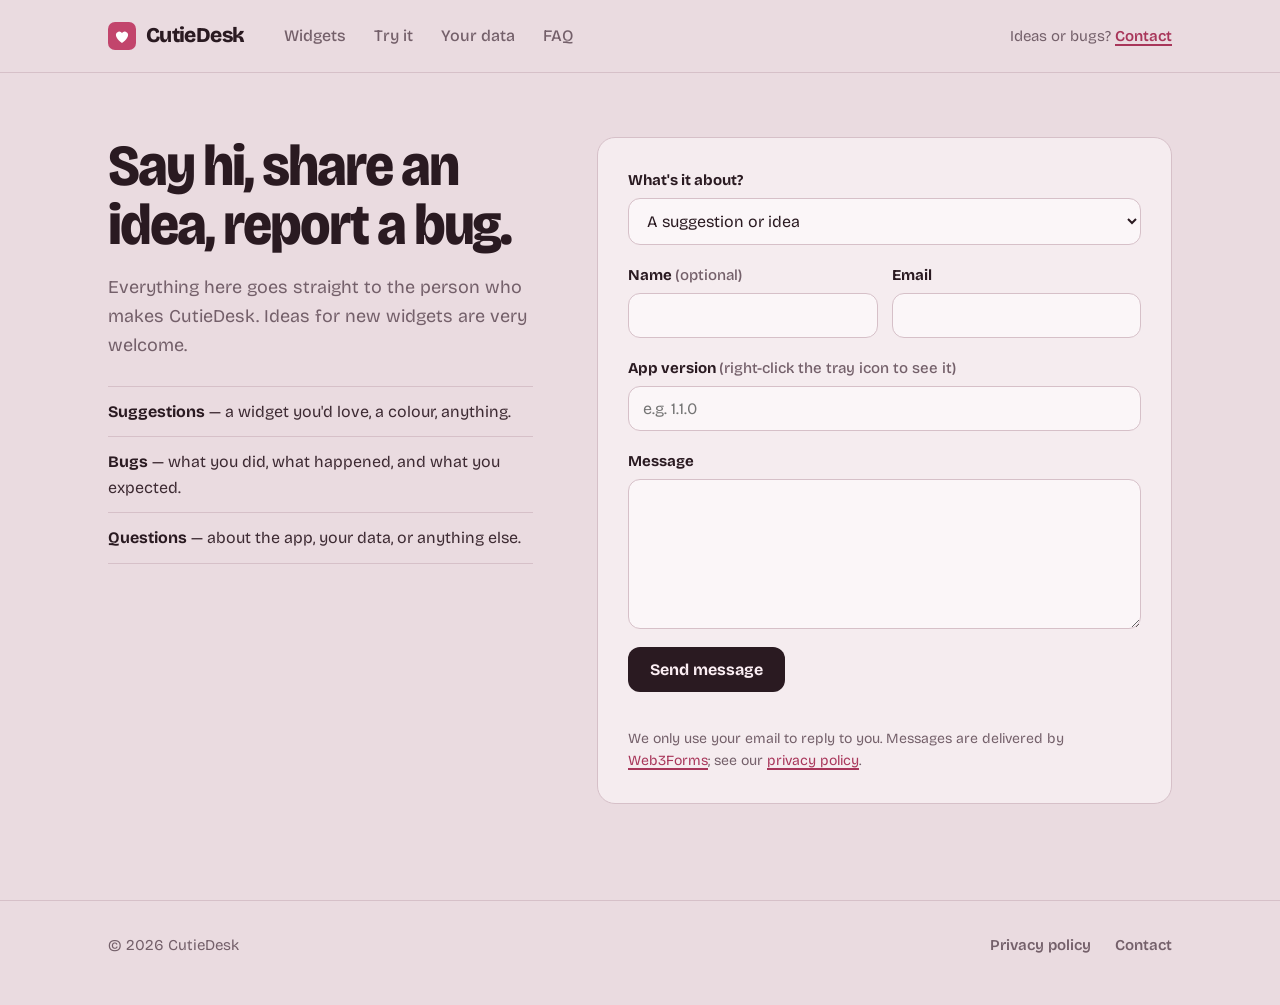
==== contact.html @ 71bcb651 "Add contact page (Web3Forms) and live demos: customise playground, live clock, notes and countdown C" ====
<!DOCTYPE html>
<html lang="en">
<head>
<meta charset="UTF-8" />
<meta name="viewport" content="width=device-width, initial-scale=1.0" />
<title>Contact — CutieDesk</title>
<meta name="description" content="Send CutieDesk a suggestion, bug report or question." />
<meta name="theme-color" content="#eadbe0" />
<link rel="icon" href="data:image/svg+xml,%3Csvg xmlns='http://www.w3.org/2000/svg' viewBox='0 0 32 32'%3E%3Crect width='32' height='32' rx='8' fill='%23c2456c'/%3E%3Cpath d='M16 24s-7-4.4-7-9.3A3.8 3.8 0 0 1 16 12.6a3.8 3.8 0 0 1 7 2.1C23 19.6 16 24 16 24z' fill='%23fff'/%3E%3C/svg%3E" />
<link rel="stylesheet" href="style.css" />
</head>
<body>
<header class="nav">
  <div class="wrap">
    <a class="brand" href="./" aria-label="CutieDesk home">
      <svg viewBox="0 0 32 32" aria-hidden="true"><rect width="32" height="32" rx="8" fill="#c2456c"/><path d="M16 24s-7-4.4-7-9.3A3.8 3.8 0 0 1 16 12.6a3.8 3.8 0 0 1 7 2.1C23 19.6 16 24 16 24z" fill="#fff"/></svg>
      CutieDesk
    </a>
    <nav class="nav-links" aria-label="Main">
      <a href="./#widgets">Widgets</a>
      <a href="./#customise">Try it</a>
      <a href="./#data">Your data</a>
      <a href="./#faq">FAQ</a>
    </nav>
    <div class="nav-right"><span>Ideas or bugs? </span><a href="./contact.html">Contact</a></div>
  </div>
</header>
<main class="contact">
  <div class="wrap">
    <div class="intro">
      <h1>Say hi, share an idea, report a bug.</h1>
      <p>Everything here goes straight to the person who makes CutieDesk. Ideas for new widgets are very welcome.</p>
      <ul>
        <li><b>Suggestions</b> — a widget you'd love, a colour, anything.</li>
        <li><b>Bugs</b> — what you did, what happened, and what you expected.</li>
        <li><b>Questions</b> — about the app, your data, or anything else.</li>
      </ul>
    </div>

    <form class="form" id="contactForm" action="https://api.web3forms.com/submit" method="POST">
      <input type="hidden" name="access_key" value="7cb7eed7-9dcd-4cdc-b378-cf4a2c56857a" />
      <input type="hidden" name="subject" id="subject" value="CutieDesk: Suggestion" />
      <input type="hidden" name="from_name" value="cutiedesk.app" />
      <input type="checkbox" name="botcheck" class="hp" tabindex="-1" autocomplete="off" aria-hidden="true" />

      <div class="field">
        <label for="topic">What's it about?</label>
        <select id="topic" name="topic">
          <option value="Suggestion">A suggestion or idea</option>
          <option value="Bug report">Something isn't working (bug)</option>
          <option value="Question">A question</option>
          <option value="Launch">Let me know when it's out</option>
          <option value="Other">Something else</option>
        </select>
      </div>

      <div class="two">
        <div class="field">
          <label for="name">Name <span>(optional)</span></label>
          <input id="name" name="name" type="text" autocomplete="name" maxlength="80" />
        </div>
        <div class="field">
          <label for="email">Email</label>
          <input id="email" name="email" type="email" autocomplete="email" required maxlength="160" />
        </div>
      </div>

      <div class="field" id="bugOnly" hidden>
        <label for="version">App version <span>(right-click the tray icon to see it)</span></label>
        <input id="version" name="app_version" type="text" placeholder="e.g. 1.1.0" maxlength="20" />
      </div>

      <div class="field">
        <label for="message">Message <span id="msgOptional" hidden>(optional)</span></label>
        <textarea id="message" name="message" maxlength="5000" required></textarea>
      </div>

      <button class="btn btn-dark" id="sendBtn" type="submit">Send message</button>
      <p class="form-status" id="formStatus" role="status" aria-live="polite"></p>
      <p class="form-note">We only use your email to reply to you. Messages are delivered by <a href="https://web3forms.com/privacy" target="_blank" rel="noopener">Web3Forms</a>; see our <a href="./privacy.html">privacy policy</a>.</p>
    </form>
  </div>
</main>
<footer>
  <div class="wrap">
    <span>© 2026 CutieDesk</span>
    <nav aria-label="Footer">
      <a href="./privacy.html">Privacy policy</a>
      <a href="./contact.html">Contact</a>
    </nav>
  </div>
</footer>
<script src="script.js" defer></script>
</body>
</html>
---- style.css ----
/* CutieDesk — cutiedesk.app */
@font-face { font-family: "Bricolage Grotesque"; src: url("fonts/bricolage.woff2") format("woff2"); font-weight: 200 800; font-stretch: 75% 100%; font-display: swap; }
@font-face { font-family: "Patrick Hand"; src: url("fonts/patrickhand.woff2") format("woff2"); font-weight: 400; font-display: swap; }

:root {
  --bg: #eadbe0;          /* dusty rose page */
  --bg-2: #e2d0d6;        /* slightly deeper band */
  --surface: #f5ecef;     /* cards */
  --surface-2: #fbf6f8;
  --ink: #2a1a21;         /* headings */
  --text: #3d2a32;
  --muted: #74606a;
  --line: #d6c0c8;
  --rose: #c2456c;        /* main accent */
  --rose-deep: #a8365a;
  --rose-soft: #f0c6d4;
  --plum: #4b2f3c;
  --font: "Bricolage Grotesque", -apple-system, "Segoe UI", Roboto, Arial, sans-serif;
  --hand: "Patrick Hand", "Segoe Print", cursive;
  --radius: 18px;
  --wrap: 1120px;
}

* { box-sizing: border-box; }
html { scroll-behavior: smooth; }
body {
  margin: 0; background: var(--bg); color: var(--text); font-family: var(--font);
  font-size: 18px; line-height: 1.6; font-optical-sizing: auto; -webkit-font-smoothing: antialiased;
}
a { color: var(--rose-deep); text-underline-offset: 3px; text-decoration-thickness: 1.5px; }
a:hover { color: var(--rose); }
.wrap { max-width: var(--wrap); margin: 0 auto; padding: 0 28px; }
:focus-visible { outline: 3px solid var(--rose); outline-offset: 3px; border-radius: 8px; }
h1, h2, h3 { color: var(--ink); margin: 0; font-weight: 700; letter-spacing: -0.02em; }
.accent { color: var(--rose); }

/* ---- Nav ---- */
.nav { border-bottom: 1px solid var(--line); }
.nav .wrap { display: flex; align-items: center; gap: 40px; height: 72px; }
.brand { display: flex; align-items: center; gap: 10px; color: var(--ink); text-decoration: none; font-weight: 800; font-size: 21px; letter-spacing: -0.03em; }
.brand:hover { color: var(--ink); }
.brand svg { width: 28px; height: 28px; }
.nav-links { display: flex; gap: 28px; }
.nav-links a { color: var(--muted); text-decoration: none; font-weight: 500; font-size: 16px; }
.nav-links a:hover { color: var(--ink); }
.nav-right { margin-left: auto; font-size: 15px; color: var(--muted); }
.nav-right a { font-weight: 600; }

/* ---- Hero ---- */
.hero { padding: 80px 0 96px; }
.hero .wrap { display: grid; grid-template-columns: 0.95fr 1.05fr; gap: 64px; align-items: center; }
.status { display: inline-flex; align-items: center; gap: 8px; font-size: 15px; font-weight: 600; color: var(--plum); margin-bottom: 22px; }
.status::before { content: ""; width: 8px; height: 8px; border-radius: 50%; background: var(--rose); }
h1 { font-size: clamp(44px, 5.8vw, 70px); line-height: 1.02; letter-spacing: -0.035em; font-weight: 800; font-stretch: 90%; margin-bottom: 24px; }
.lede { font-size: 20px; color: var(--muted); max-width: 500px; margin: 0 0 32px; }
.btn {
  display: inline-flex; align-items: center; gap: 8px; border-radius: 12px; font-family: var(--font); font-weight: 700; font-size: 16px;
  padding: 13px 22px; text-decoration: none; border: 1.5px solid transparent; transition: background .15s ease, border-color .15s ease;
}
.btn-dark { background: var(--ink); color: #fbeef3; }
.btn-dark:hover { background: var(--plum); color: #fff; }
.btn-line { border-color: var(--line); color: var(--ink); background: transparent; }
.btn-line:hover { border-color: var(--plum); color: var(--ink); }
.actions { display: flex; flex-wrap: wrap; gap: 10px; }
.fine { margin-top: 18px; font-size: 15px; color: var(--muted); }

/* ---- Desktop mockup ---- */
.screen { border-radius: 20px; padding: 10px; background: #3a2731; box-shadow: 0 30px 60px rgba(60, 25, 40, .25); }
.wallpaper {
  position: relative; border-radius: 12px; overflow: hidden; aspect-ratio: 16 / 10.5;
  background: linear-gradient(160deg, #e7b8c8 0%, #dcb2c7 35%, #c7a9d2 70%, #b49fcd 100%);
}
.wallpaper::before { content: ""; position: absolute; width: 60%; aspect-ratio: 1; border-radius: 50%; right: -12%; bottom: -30%; background: rgba(255, 255, 255, .18); }
.taskbar { position: absolute; left: 0; right: 0; bottom: 0; height: 7%; background: rgba(40, 22, 32, .35); backdrop-filter: blur(6px); }
.mw { position: absolute; background: rgba(255, 249, 251, .86); border-radius: 12px; box-shadow: 0 6px 16px rgba(60, 25, 40, .14); padding: 10px 12px; color: var(--text); font-size: 13px; }
.mw .lab { font-size: 9.5px; font-weight: 700; letter-spacing: .1em; text-transform: uppercase; color: var(--rose); margin-bottom: 3px; }
.mw-clock { left: 4%; top: 6%; width: 33%; text-align: center; }
.mw-clock .t { font-size: clamp(26px, 3.4vw, 38px); font-weight: 700; letter-spacing: -0.03em; color: var(--ink); line-height: 1.05; }
.mw-clock .d { font-size: 10.5px; color: var(--muted); font-weight: 600; letter-spacing: .14em; }
.mw-music { right: 4%; top: 6%; width: 46%; display: flex; gap: 10px; align-items: center; }
.mw-music .art { width: 42px; height: 42px; border-radius: 8px; background: linear-gradient(135deg, #e88aa9, #9b6bc4); flex-shrink: 0; }
.mw-music .s { font-weight: 700; font-size: 13.5px; line-height: 1.2; color: var(--ink); }
.mw-music .a { font-size: 11.5px; color: var(--muted); }
.mw-music .bar { height: 3px; border-radius: 2px; background: #ecd3dc; margin-top: 6px; }
.mw-music .bar i { display: block; width: 45%; height: 100%; border-radius: 2px; background: var(--rose); }
.mw-notes { left: 4%; bottom: 12%; width: 40%; background: rgba(255, 245, 214, .94); }
.mw-notes .lab { color: #b07a22; }
.mw-notes ul { list-style: none; margin: 0; padding: 0; font-family: var(--hand); font-size: 16px; line-height: 1.35; color: #5e4a31; }
.mw-notes li { display: flex; gap: 7px; align-items: center; }
.mw-notes .c { width: 11px; height: 11px; border-radius: 3px; border: 1.5px solid #d98aa4; flex-shrink: 0; }
.mw-notes .c.on { background: #d98aa4; }
.mw-notes .done { text-decoration: line-through; opacity: .55; }
.mw-notes b { color: var(--rose-deep); font-weight: 400; }
.mw-weather { left: 48%; bottom: 12%; width: 23%; }
.mw-weather .t { font-size: 24px; font-weight: 700; color: var(--ink); line-height: 1.1; }
.mw-weather .c { font-size: 11px; color: var(--muted); }
.mw-count { right: 4%; bottom: 12%; width: 21%; }
.mw-count .n { font-size: 26px; font-weight: 800; color: var(--rose); line-height: 1.05; letter-spacing: -0.02em; }
.mw-count .w { font-size: 11px; color: var(--muted); }

/* ---- Sections ---- */
section { padding: 96px 0; scroll-margin-top: 20px; }
.band { background: var(--bg-2); }
.head { display: grid; grid-template-columns: 1fr 1fr; gap: 40px; align-items: end; margin-bottom: 44px; }
h2 { font-size: clamp(34px, 4vw, 48px); line-height: 1.06; letter-spacing: -0.03em; font-weight: 800; font-stretch: 92%; }
.head p { color: var(--muted); margin: 0; max-width: 460px; }

/* Widget cards with small drawings */
.cards { display: grid; grid-template-columns: repeat(3, 1fr); gap: 18px; }
.card { background: var(--surface); border: 1px solid var(--line); border-radius: var(--radius); overflow: hidden; }
.card .viz { height: 128px; background: var(--surface-2); border-bottom: 1px solid var(--line); display: grid; place-items: center; padding: 16px; }
.card .body { padding: 20px 22px 24px; }
.card h3 { font-size: 21px; margin-bottom: 4px; }
.card p { color: var(--muted); margin: 0; font-size: 16px; }
.card .tag { font-size: 12.5px; font-weight: 600; color: var(--plum); border: 1px solid var(--line); border-radius: 6px; padding: 1px 7px; margin-left: 6px; vertical-align: 3px; }
.v-clock { font-size: 44px; font-weight: 700; letter-spacing: -0.04em; color: var(--ink); line-height: 1; text-align: center; }
.v-clock small { display: block; font-size: 11px; letter-spacing: .14em; color: var(--muted); font-weight: 600; margin-top: 6px; }
.v-weather { display: flex; gap: 14px; }
.v-weather div { text-align: center; font-size: 12px; color: var(--muted); font-weight: 600; }
.v-weather b { display: block; font-size: 22px; color: var(--ink); font-weight: 700; margin-top: 2px; }
.v-weather .on { background: var(--rose-soft); border-radius: 10px; padding: 4px 8px; color: var(--plum); }
.v-cal { display: grid; grid-template-columns: repeat(7, 18px); gap: 4px; font-size: 10px; font-weight: 600; color: var(--muted); text-align: center; }
.v-cal span { height: 18px; line-height: 18px; border-radius: 5px; }
.v-cal .e { background: var(--rose-soft); color: var(--plum); }
.v-cal .t { background: var(--rose); color: #fff; }
.v-music { width: 100%; max-width: 230px; }
.v-music .row { display: flex; gap: 10px; align-items: center; }
.v-music .art { width: 40px; height: 40px; border-radius: 8px; background: linear-gradient(135deg, #e88aa9, #9b6bc4); }
.v-music .s { font-weight: 700; font-size: 14px; color: var(--ink); line-height: 1.2; }
.v-music .a { font-size: 12px; color: var(--muted); }
.v-music .bar { height: 3px; border-radius: 2px; background: #ecd3dc; margin: 10px 0 8px; }
.v-music .bar i { display: block; width: 58%; height: 100%; background: var(--rose); border-radius: 2px; }
.v-music .ctl { display: flex; justify-content: center; gap: 16px; align-items: center; color: var(--plum); }
.v-music .ctl svg { width: 14px; height: 14px; }
.v-music .ctl .p { width: 26px; height: 26px; border-radius: 50%; background: var(--rose); display: grid; place-items: center; color: #fff; }
.v-notes { font-family: var(--hand); font-size: 17px; color: #5e4a31; background: #fff3d1; border-radius: 10px; padding: 8px 14px; line-height: 1.35; }
.v-notes b { font-weight: 400; color: var(--rose-deep); }
.v-notes mark { background: #f6d2df; color: inherit; border-radius: 3px; padding: 0 2px; }
.v-count { text-align: center; }
.v-count b { display: block; font-size: 42px; color: var(--rose); font-weight: 800; letter-spacing: -0.03em; line-height: 1; }
.v-count span { font-size: 13px; color: var(--muted); font-weight: 600; }

/* Customise */
.split { display: grid; grid-template-columns: 1fr 1fr; gap: 64px; align-items: center; }
.split p { color: var(--muted); }
.list { list-style: none; padding: 0; margin: 26px 0 0; border-top: 1px solid var(--line); }
.list li { padding: 13px 0; border-bottom: 1px solid var(--line); display: flex; gap: 14px; }
.list li span:first-child { color: var(--rose); font-weight: 700; min-width: 22px; }
kbd { font-family: var(--font); font-size: 14px; font-weight: 700; background: var(--surface-2); border: 1px solid var(--line); border-bottom-width: 2px; border-radius: 6px; padding: 0 6px; color: var(--ink); }
.palette { background: var(--surface); border: 1px solid var(--line); border-radius: var(--radius); padding: 26px; }
.palette .lab { font-size: 14px; font-weight: 700; color: var(--ink); margin-bottom: 10px; }
.swatches { display: flex; gap: 10px; flex-wrap: wrap; margin-bottom: 22px; }
.swatches span { width: 34px; height: 34px; border-radius: 50%; border: 2px solid var(--surface-2); box-shadow: 0 0 0 1px var(--line); }
.swatches span.sel { box-shadow: 0 0 0 2px var(--ink); }
.samples { display: grid; grid-template-columns: repeat(3, 1fr); gap: 10px; }
.samples div { border-radius: 12px; padding: 14px 8px; text-align: center; font-size: 24px; font-weight: 700; letter-spacing: -0.02em; }
.samples small { display: block; font-size: 10.5px; font-weight: 700; letter-spacing: .1em; text-transform: uppercase; opacity: .7; }
.opacity { margin-top: 18px; display: flex; align-items: center; gap: 12px; font-size: 14px; color: var(--muted); font-weight: 600; }
.opacity .track { flex: 1; height: 4px; background: var(--line); border-radius: 2px; position: relative; }
.opacity .track i { position: absolute; left: 0; top: 0; bottom: 0; width: 72%; background: var(--rose); border-radius: 2px; }
.opacity .track b { position: absolute; left: 72%; top: 50%; width: 14px; height: 14px; margin: -7px 0 0 -7px; border-radius: 50%; background: #fff; border: 2px solid var(--rose); }

/* Where your data goes */
.flow { display: grid; grid-template-columns: repeat(3, 1fr); gap: 18px; }
.flow-col { background: var(--surface); border: 1px solid var(--line); border-radius: var(--radius); padding: 24px; }
.flow-col h3 { font-size: 19px; margin-bottom: 4px; }
.flow-col .why { font-size: 15px; color: var(--muted); margin: 0 0 16px; }
.flow-col ul { list-style: none; margin: 0; padding: 0; }
.flow-col li { padding: 11px 0; border-top: 1px solid var(--line); font-size: 16px; }
.flow-col li small { display: block; color: var(--muted); font-size: 14px; }
.flow-col .icon { width: 38px; height: 38px; border-radius: 10px; display: grid; place-items: center; margin-bottom: 14px; }
.flow-col .icon svg { width: 20px; height: 20px; }
.c1 .icon { background: var(--plum); color: #f6dbe5; }
.c2 .icon { background: var(--rose); color: #fff; }
.c3 .icon { background: var(--rose-soft); color: var(--plum); }
.nothing { margin-top: 18px; display: flex; justify-content: space-between; align-items: center; gap: 20px; flex-wrap: wrap; background: var(--ink); color: #f2dde5; border-radius: var(--radius); padding: 20px 26px; }
.nothing strong { color: #fff; }
.nothing a { color: #f6c4d5; font-weight: 600; }

/* FAQ */
.faq { display: grid; grid-template-columns: 0.8fr 1.2fr; gap: 56px; }
.faq details { border-bottom: 1px solid var(--line); padding: 18px 0; }
.faq details:first-child { border-top: 1px solid var(--line); }
.faq summary { cursor: pointer; font-weight: 700; font-size: 18px; color: var(--ink); list-style: none; display: flex; justify-content: space-between; gap: 18px; }
.faq summary::-webkit-details-marker { display: none; }
.faq summary::after { content: "+"; color: var(--rose); font-size: 22px; line-height: 1; font-weight: 500; }
.faq details[open] summary::after { content: "–"; }
.faq details p { color: var(--muted); margin: 10px 0 2px; }
.faq .side p { color: var(--muted); }

/* Footer */
footer { border-top: 1px solid var(--line); padding: 32px 0 48px; color: var(--muted); font-size: 15px; }
footer .wrap { display: flex; flex-wrap: wrap; justify-content: space-between; gap: 16px; }
footer nav { display: flex; gap: 24px; }
footer a { color: var(--muted); text-decoration: none; font-weight: 600; }
footer a:hover { color: var(--rose-deep); }

/* ---- Privacy policy page ---- */
.doc { max-width: 780px; margin: 0 auto; padding: 64px 28px 48px; }
.doc h1 { font-size: clamp(40px, 5vw, 58px); margin-bottom: 8px; }
.doc .updated { color: var(--muted); font-weight: 600; font-size: 15px; margin-bottom: 36px; }
.doc h2 { font-size: 26px; font-stretch: 100%; margin: 44px 0 12px; }
.doc ul { padding-left: 22px; }
.doc li { margin-bottom: 8px; }
.doc code { font-family: ui-monospace, "Cascadia Mono", Consolas, monospace; font-size: 14px; background: var(--surface); border: 1px solid var(--line); border-radius: 6px; padding: 0 5px; color: var(--rose-deep); }
.doc table { width: 100%; border-collapse: collapse; margin: 16px 0; font-size: 15.5px; background: var(--surface); border-radius: 12px; overflow: hidden; }
.doc th, .doc td { text-align: left; vertical-align: top; padding: 12px 14px; border-bottom: 1px solid var(--line); }
.doc th { background: var(--bg-2); color: var(--ink); font-weight: 700; }
.table-scroll { overflow-x: auto; }

/* ---- Responsive ---- */
@media (max-width: 980px) {
  .hero { padding: 48px 0 72px; }
  .hero .wrap, .split, .faq, .head { grid-template-columns: 1fr; gap: 40px; }
  .head { gap: 14px; }
  .cards, .flow { grid-template-columns: 1fr 1fr; }
  .nav-links { display: none; }
}
@media (max-width: 620px) {
  body { font-size: 17px; }
  .wrap { padding: 0 16px; }
  .nav .wrap { height: 64px; }
  .nav-right span { display: none; }
  .cards, .flow { grid-template-columns: 1fr; }
  section { padding: 68px 0; }
  .lede { font-size: 18px; }
  .wallpaper { aspect-ratio: 1 / 1.05; }
  .mw { padding: 8px 9px; }
  .mw-clock { width: 44%; }
  .mw-music { width: 44%; flex-direction: column; align-items: flex-start; gap: 6px; }
  .mw-notes { width: 56%; }
  .mw-notes ul { font-size: 14px; }
  .mw-weather { left: auto; right: 4%; bottom: 40%; width: 34%; }
  .mw-count { width: 34%; }
  .doc { padding: 44px 16px 32px; }
}
@media (prefers-reduced-motion: reduce) { html { scroll-behavior: auto; } }

/* ---- Interactive bits on the widget cards ---- */
.v-notes button { all: unset; cursor: pointer; font-family: system-ui, sans-serif; font-size: 14px; line-height: 1; }
.v-notes button:focus-visible { outline: 2px solid var(--rose); border-radius: 3px; }
.v-notes .done { text-decoration: line-through; opacity: .6; }
.cd-pick { display: flex; align-items: center; gap: 8px; justify-content: center; margin-top: 8px; font-size: 12px; font-weight: 600; color: var(--muted); }
.cd-pick input { font-family: var(--font); font-size: 12px; color: var(--ink); background: var(--surface); border: 1px solid var(--line); border-radius: 8px; padding: 3px 6px; }

/* ---- Customise playground ---- */
.demo { background: var(--surface); border: 1px solid var(--line); border-radius: var(--radius); overflow: hidden; }
.demo-stage { position: relative; height: 260px; background: linear-gradient(160deg, #e7b8c8 0%, #dcb2c7 35%, #c7a9d2 70%, #b49fcd 100%); overflow: hidden; touch-action: none; }
.demo-stage::before { content: ""; position: absolute; width: 55%; aspect-ratio: 1; border-radius: 50%; right: -12%; bottom: -45%; background: rgba(255, 255, 255, .18); }
.demo-widget {
  --w-bg: rgba(255, 255, 255, .85); --w-accent: #c2456c; --w-text: #2a1a21; --w-muted: rgba(42, 26, 33, .6);
  position: absolute; left: 28%; top: 22%; width: 200px; padding: 10px 16px 16px; border-radius: 16px;
  background: var(--w-bg); color: var(--w-text); box-shadow: 0 10px 26px rgba(60, 25, 40, .18);
  backdrop-filter: blur(6px); cursor: grab; user-select: none; text-align: center; transition: box-shadow .15s ease;
}
.demo-widget.dragging { cursor: grabbing; box-shadow: 0 18px 40px rgba(60, 25, 40, .28); }
.demo-widget:focus-visible { outline: 3px solid #fff; outline-offset: 3px; }
.dw-head { display: flex; align-items: center; gap: 8px; font-size: 11px; font-weight: 700; letter-spacing: .1em; text-transform: uppercase; color: var(--w-accent); margin-bottom: 4px; }
.dw-dots { letter-spacing: -2px; opacity: .7; }
.dw-time { font-size: 46px; font-weight: 700; letter-spacing: -0.04em; line-height: 1.05; }
.dw-date { font-size: 11px; font-weight: 600; letter-spacing: .14em; color: var(--w-muted); border-top: 2px solid var(--w-accent); display: inline-block; padding-top: 4px; margin-top: 4px; }
.demo-hint { position: absolute; right: 14px; bottom: 12px; font-family: var(--hand); font-size: 18px; color: rgba(255, 255, 255, .9); transform: rotate(-4deg); pointer-events: none; }
.demo-controls { padding: 20px 22px 22px; display: grid; gap: 14px; }
.ctl-row { display: flex; align-items: center; gap: 14px; }
.ctl-label { width: 92px; flex-shrink: 0; font-size: 14px; font-weight: 700; color: var(--ink); }
.ctl-value { width: 44px; text-align: right; font-size: 14px; font-weight: 600; color: var(--muted); font-variant-numeric: tabular-nums; }
.chips { display: flex; gap: 8px; flex-wrap: wrap; }
.chips button { width: 30px; height: 30px; border-radius: 50%; border: 0; padding: 0; cursor: pointer; background: var(--c); box-shadow: inset 0 0 0 1px rgba(0, 0, 0, .12); }
.chips button[aria-pressed="true"] { box-shadow: 0 0 0 2px var(--surface), 0 0 0 4px var(--ink); }
.seg { display: inline-flex; background: var(--bg); border-radius: 10px; padding: 3px; }
.seg button { border: 0; background: transparent; font-family: var(--font); font-weight: 700; font-size: 14px; color: var(--muted); padding: 6px 16px; border-radius: 8px; cursor: pointer; }
.seg button[aria-pressed="true"] { background: var(--surface-2); color: var(--ink); box-shadow: 0 1px 3px rgba(60, 25, 40, .12); }
input[type="range"]#opacity {
  -webkit-appearance: none; appearance: none; flex: 1; height: 6px; border-radius: 3px; cursor: pointer;
  background: linear-gradient(to right, var(--rose) var(--fill, 78%), var(--line) var(--fill, 78%));
}
input[type="range"]#opacity::-webkit-slider-thumb { -webkit-appearance: none; width: 18px; height: 18px; border-radius: 50%; background: #fff; border: 2px solid var(--rose); box-shadow: 0 1px 4px rgba(60, 25, 40, .2); }
input[type="range"]#opacity::-moz-range-thumb { width: 14px; height: 14px; border-radius: 50%; background: #fff; border: 2px solid var(--rose); }
.reset { justify-self: start; background: none; border: 0; padding: 0; font-family: var(--font); font-weight: 700; font-size: 14px; color: var(--rose-deep); cursor: pointer; text-decoration: underline; text-underline-offset: 3px; }

/* ---- Contact page ---- */
.contact { padding: 64px 0 96px; }
.contact .wrap { display: grid; grid-template-columns: 0.85fr 1.15fr; gap: 64px; align-items: start; }
.contact h1 { font-size: clamp(40px, 5vw, 58px); margin-bottom: 18px; }
.contact .intro p { color: var(--muted); }
.contact .intro ul { list-style: none; padding: 0; margin: 26px 0 0; border-top: 1px solid var(--line); }
.contact .intro li { padding: 12px 0; border-bottom: 1px solid var(--line); font-size: 16px; }
.contact .intro li b { color: var(--ink); }
.form { background: var(--surface); border: 1px solid var(--line); border-radius: var(--radius); padding: 30px; display: grid; gap: 18px; }
.field { display: grid; gap: 6px; }
.field label { font-size: 15px; font-weight: 700; color: var(--ink); }
.field label span { font-weight: 500; color: var(--muted); }
.field input, .field select, .field textarea {
  font-family: var(--font); font-size: 16px; color: var(--ink); background: var(--surface-2); border: 1.5px solid var(--line);
  border-radius: 12px; padding: 12px 14px; width: 100%;
}
.field textarea { min-height: 150px; resize: vertical; line-height: 1.5; }
.field input:focus, .field select:focus, .field textarea:focus { outline: none; border-color: var(--rose); box-shadow: 0 0 0 3px rgba(194, 69, 108, .15); }
.two { display: grid; grid-template-columns: 1fr 1fr; gap: 14px; }
.form .btn { justify-self: start; border: 0; cursor: pointer; }
.form .btn:disabled { opacity: .6; cursor: default; }
.form-note { font-size: 14px; color: var(--muted); margin: 0; }
.form-status { font-size: 15px; font-weight: 600; margin: 0; }
.form-status.ok { color: #2f7d58; }
.form-status.err { color: #b3261e; }
.hp { position: absolute; left: -9999px; }

@media (max-width: 980px) { .contact .wrap { grid-template-columns: 1fr; gap: 36px; } }
@media (max-width: 620px) {
  .demo-stage { height: 220px; }
  .demo-widget { width: 170px; left: 18%; }
  .dw-time { font-size: 38px; }
  .ctl-row { flex-wrap: wrap; gap: 8px 12px; }
  .ctl-label { width: 100%; }
  .two { grid-template-columns: 1fr; }
  .form { padding: 22px; }
  .contact { padding: 44px 0 72px; }
}
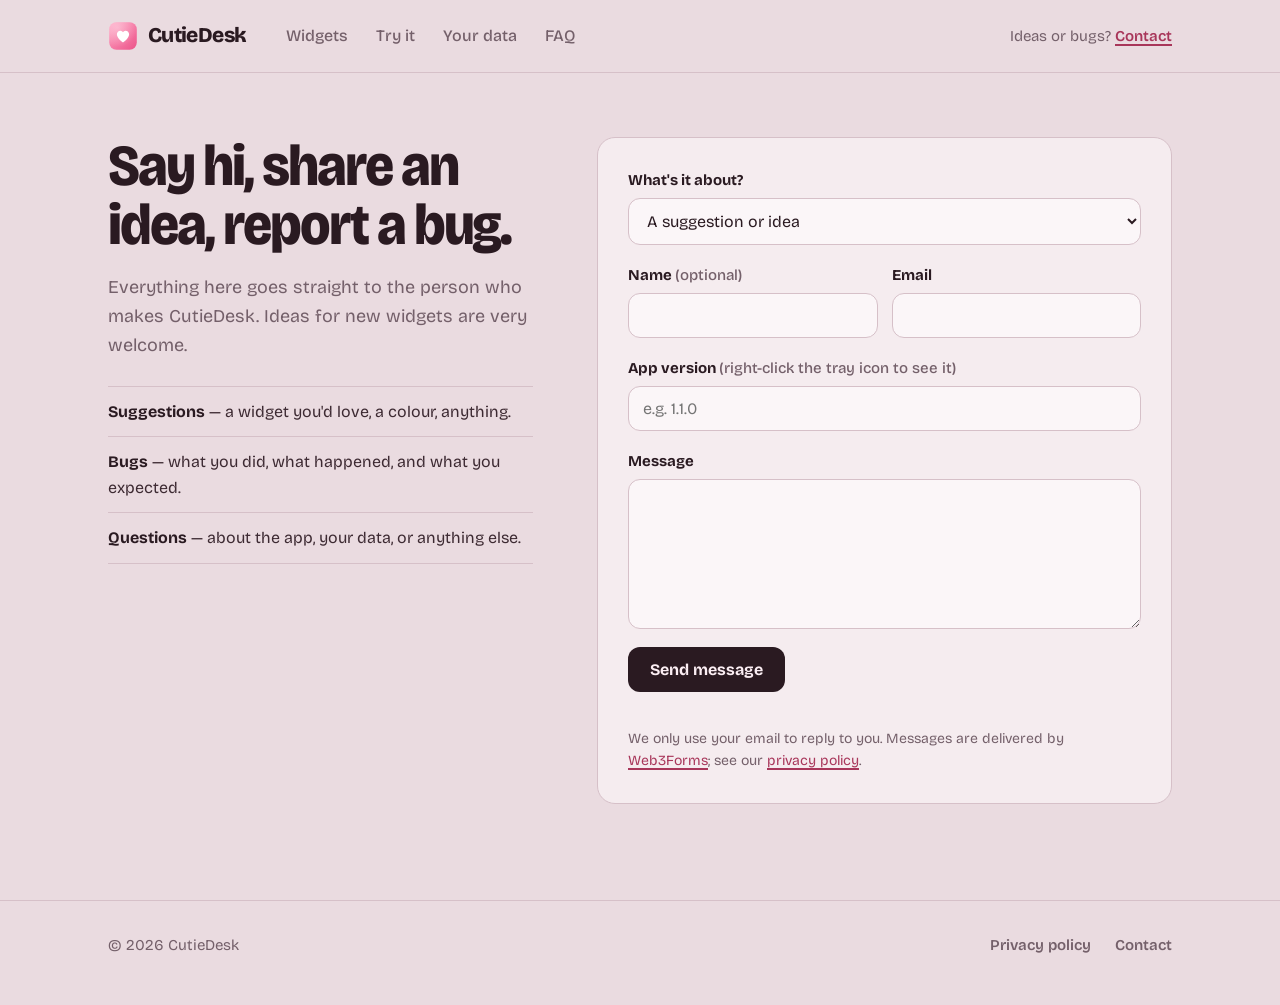
==== commit 9f9284d3: "Use the new CutieDesk logo for the header and favicon Co-Authored-By: Claude Opus 5.5 <noreply@anthr" ====
--- a/contact.html
+++ b/contact.html
@@ -6,14 +6,14 @@
 <title>Contact — CutieDesk</title>
 <meta name="description" content="Send CutieDesk a suggestion, bug report or question." />
 <meta name="theme-color" content="#eadbe0" />
-<link rel="icon" href="data:image/svg+xml,%3Csvg xmlns='http://www.w3.org/2000/svg' viewBox='0 0 32 32'%3E%3Crect width='32' height='32' rx='8' fill='%23c2456c'/%3E%3Cpath d='M16 24s-7-4.4-7-9.3A3.8 3.8 0 0 1 16 12.6a3.8 3.8 0 0 1 7 2.1C23 19.6 16 24 16 24z' fill='%23fff'/%3E%3C/svg%3E" />
+<link rel="icon" type="image/svg+xml" href="logo.svg" />
 <link rel="stylesheet" href="style.css" />
 </head>
 <body>
 <header class="nav">
   <div class="wrap">
     <a class="brand" href="./" aria-label="CutieDesk home">
-      <svg viewBox="0 0 32 32" aria-hidden="true"><rect width="32" height="32" rx="8" fill="#c2456c"/><path d="M16 24s-7-4.4-7-9.3A3.8 3.8 0 0 1 16 12.6a3.8 3.8 0 0 1 7 2.1C23 19.6 16 24 16 24z" fill="#fff"/></svg>
+      <img src="logo.svg" alt="" width="30" height="30" />
       CutieDesk
     </a>
     <nav class="nav-links" aria-label="Main">
--- a/style.css
+++ b/style.css
@@ -39,7 +39,7 @@
 .nav .wrap { display: flex; align-items: center; gap: 40px; height: 72px; }
 .brand { display: flex; align-items: center; gap: 10px; color: var(--ink); text-decoration: none; font-weight: 800; font-size: 21px; letter-spacing: -0.03em; }
 .brand:hover { color: var(--ink); }
-.brand svg { width: 28px; height: 28px; }
+.brand img { width: 30px; height: 30px; display: block; }
 .nav-links { display: flex; gap: 28px; }
 .nav-links a { color: var(--muted); text-decoration: none; font-weight: 500; font-size: 16px; }
 .nav-links a:hover { color: var(--ink); }
